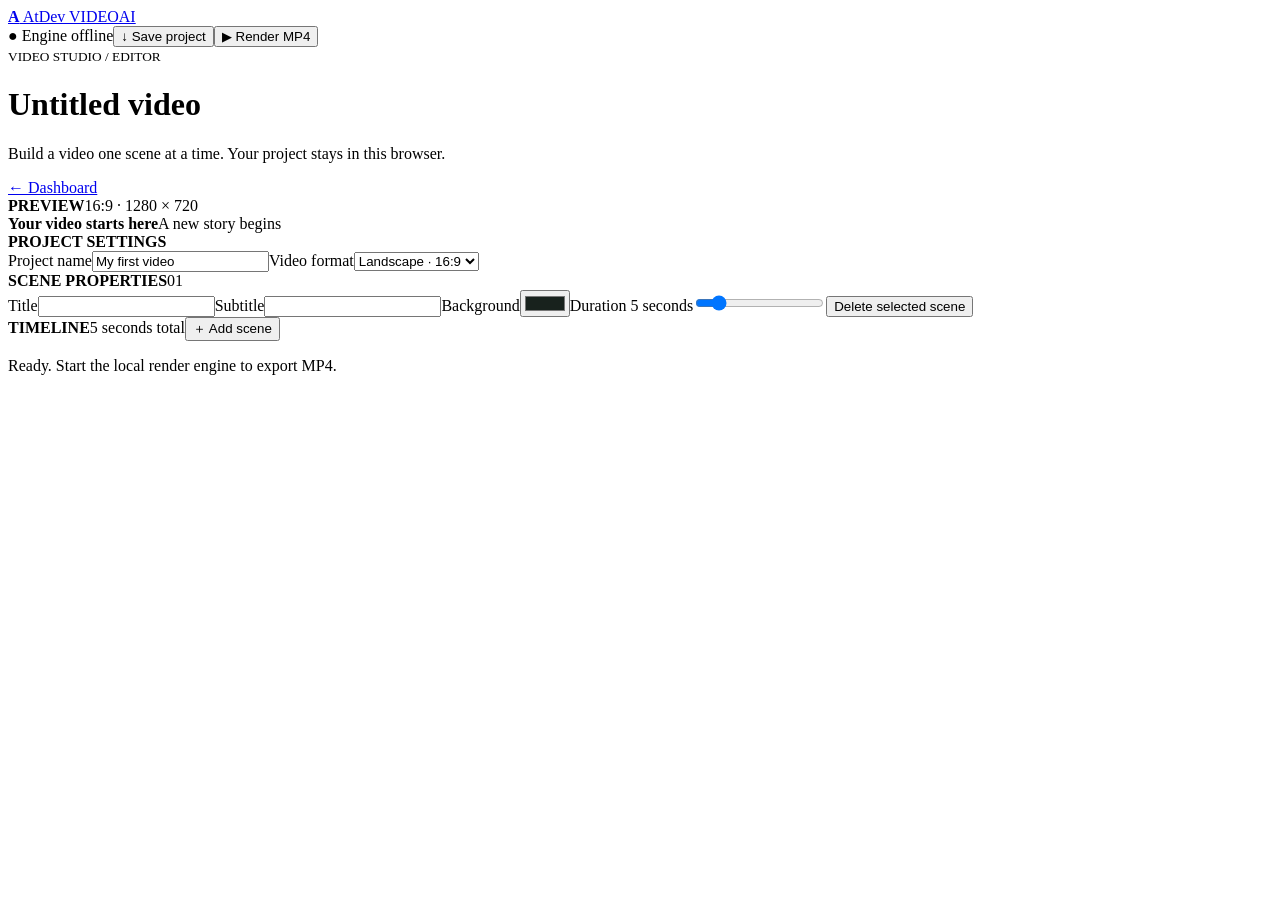
==== editor.html @ 7490994b "feat(studio): add scene-based video editor" ====
<!doctype html>
<html lang="en"><head><meta charset="UTF-8"><meta name="viewport" content="width=device-width,initial-scale=1"><title>Video Editor · AtDev VideoAI</title><link rel="stylesheet" href="editor.css"></head>
<body><header><a href="index.html" class="brand"><b>A</b> AtDev VIDEOAI</a><div class="actions"><span id="engine-status">● Engine offline</span><button id="save">↓ Save project</button><button id="render">▶ Render MP4</button></div></header>
<main><div class="heading"><div><small>VIDEO STUDIO / EDITOR</small><h1 id="project-title">Untitled video</h1><p>Build a video one scene at a time. Your project stays in this browser.</p></div><a href="index.html">← Dashboard</a></div>
<div class="workspace"><section class="panel"><div class="bar"><b>PREVIEW</b><span id="dimensions">16:9 · 1280 × 720</span></div><div class="preview-area"><div id="preview"><strong id="preview-title">Your video starts here</strong><span id="preview-subtitle">A new story begins</span></div></div></section>
<aside class="panel props"><div class="bar"><b>PROJECT SETTINGS</b></div><label>Project name<input id="name" value="My first video" maxlength="70"></label><label>Video format<select id="format"><option value="16:9">Landscape · 16:9</option><option value="9:16">Portrait · 9:16</option><option value="1:1">Square · 1:1</option></select></label><div class="bar"><b>SCENE PROPERTIES</b><span id="scene-number">01</span></div><label>Title<input id="title" maxlength="100"></label><label>Subtitle<input id="subtitle" maxlength="140"></label><label>Background<input id="background" type="color" value="#18221d"></label><label>Duration <span id="duration-label">5 seconds</span><input id="duration" type="range" min="1" max="30" value="5"></label><button id="delete" class="danger">Delete selected scene</button></aside></div>
<section class="panel timeline"><div class="bar"><b>TIMELINE</b><span id="total">5 seconds total</span><button id="add">＋ Add scene</button></div><div id="scenes"></div></section><p id="message">Ready. Start the local render engine to export MP4.</p></main><script src="editor.js"></script></body></html>
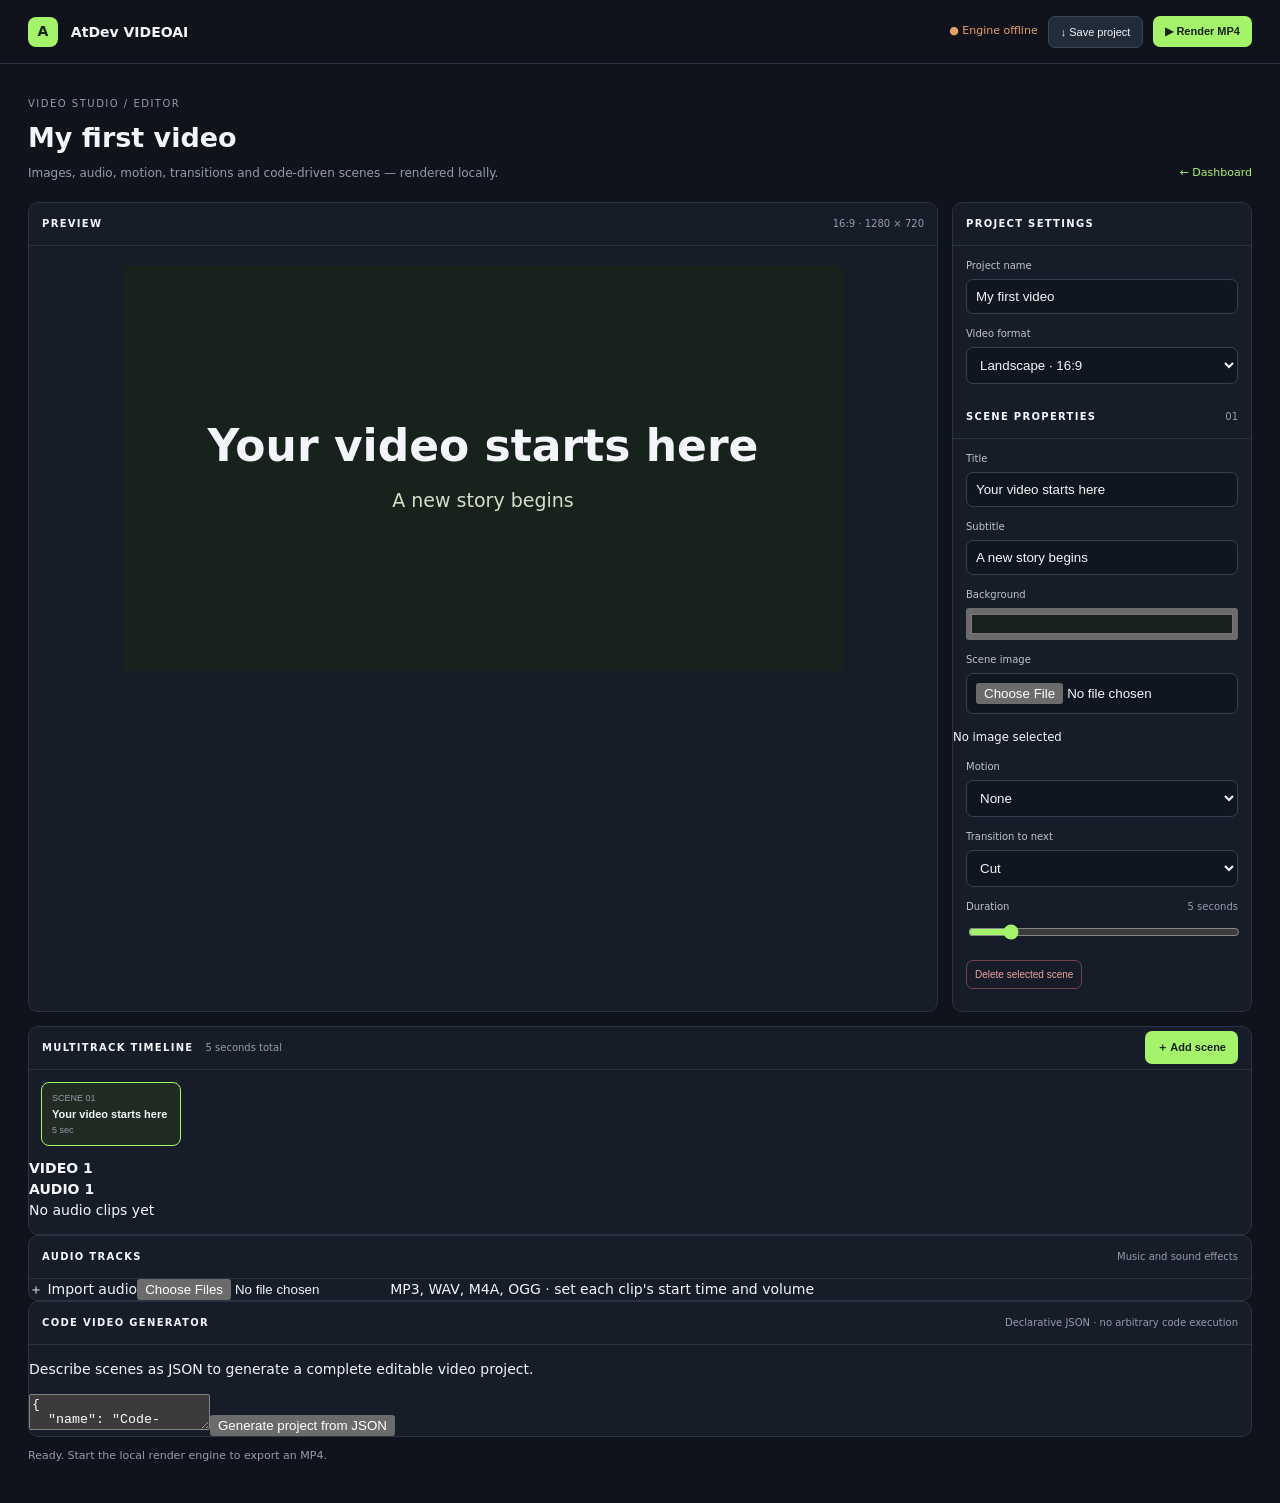
==== commit 18092aef: "feat(editor): add media, audio, tracks and code generator" ====
--- a/editor.html
+++ b/editor.html
@@ -1,7 +1,17 @@
 <!doctype html>
-<html lang="en"><head><meta charset="UTF-8"><meta name="viewport" content="width=device-width,initial-scale=1"><title>Video Editor · AtDev VideoAI</title><link rel="stylesheet" href="editor.css"></head>
+<html lang="en"><head><meta charset="UTF-8"><meta name="viewport" content="width=device-width,initial-scale=1"><meta name="theme-color" content="#10131b"><title>Video Editor · AtDev VideoAI</title><link rel="stylesheet" href="editor.css"></head>
 <body><header><a href="index.html" class="brand"><b>A</b> AtDev VIDEOAI</a><div class="actions"><span id="engine-status">● Engine offline</span><button id="save">↓ Save project</button><button id="render">▶ Render MP4</button></div></header>
-<main><div class="heading"><div><small>VIDEO STUDIO / EDITOR</small><h1 id="project-title">Untitled video</h1><p>Build a video one scene at a time. Your project stays in this browser.</p></div><a href="index.html">← Dashboard</a></div>
-<div class="workspace"><section class="panel"><div class="bar"><b>PREVIEW</b><span id="dimensions">16:9 · 1280 × 720</span></div><div class="preview-area"><div id="preview"><strong id="preview-title">Your video starts here</strong><span id="preview-subtitle">A new story begins</span></div></div></section>
-<aside class="panel props"><div class="bar"><b>PROJECT SETTINGS</b></div><label>Project name<input id="name" value="My first video" maxlength="70"></label><label>Video format<select id="format"><option value="16:9">Landscape · 16:9</option><option value="9:16">Portrait · 9:16</option><option value="1:1">Square · 1:1</option></select></label><div class="bar"><b>SCENE PROPERTIES</b><span id="scene-number">01</span></div><label>Title<input id="title" maxlength="100"></label><label>Subtitle<input id="subtitle" maxlength="140"></label><label>Background<input id="background" type="color" value="#18221d"></label><label>Duration <span id="duration-label">5 seconds</span><input id="duration" type="range" min="1" max="30" value="5"></label><button id="delete" class="danger">Delete selected scene</button></aside></div>
-<section class="panel timeline"><div class="bar"><b>TIMELINE</b><span id="total">5 seconds total</span><button id="add">＋ Add scene</button></div><div id="scenes"></div></section><p id="message">Ready. Start the local render engine to export MP4.</p></main><script src="editor.js"></script></body></html>+<main><div class="heading"><div><small>VIDEO STUDIO / EDITOR</small><h1 id="project-title">Untitled video</h1><p>Images, audio, motion, transitions and code-driven scenes — rendered locally.</p></div><a href="index.html">← Dashboard</a></div>
+<div class="workspace"><section class="panel"><div class="bar"><b>PREVIEW</b><span id="dimensions">16:9 · 1280 × 720</span></div><div class="preview-area"><div id="preview"><img id="preview-image" hidden alt=""><strong id="preview-title">Your video starts here</strong><span id="preview-subtitle">A new story begins</span></div></div></section>
+<aside class="panel props"><div class="bar"><b>PROJECT SETTINGS</b></div><label>Project name<input id="name" value="My first video" maxlength="70"></label><label>Video format<select id="format"><option value="16:9">Landscape · 16:9</option><option value="9:16">Portrait · 9:16</option><option value="1:1">Square · 1:1</option></select></label><div class="bar"><b>SCENE PROPERTIES</b><span id="scene-number">01</span></div><label>Title<input id="title" maxlength="100"></label><label>Subtitle<input id="subtitle" maxlength="140"></label><label>Background<input id="background" type="color" value="#18221d"></label><label>Scene image<input id="image-file" type="file" accept="image/png,image/jpeg,image/webp"></label><small id="image-name" class="hint">No image selected</small><label>Motion<select id="animation"><option value="none">None</option><option value="zoom-in">Slow zoom in</option><option value="zoom-out">Slow zoom out</option><option value="fade-in">Fade in</option></select></label><label>Transition to next<select id="transition"><option value="cut">Cut</option><option value="fade">Crossfade</option></select></label><label>Duration <span id="duration-label">5 seconds</span><input id="duration" type="range" min="1" max="30" value="5"></label><button id="delete" class="danger">Delete selected scene</button></aside></div>
+<section class="panel timeline"><div class="bar"><b>MULTITRACK TIMELINE</b><span id="total">5 seconds total</span><button id="add">＋ Add scene</button></div><div id="scenes"></div><div class="track"><b>VIDEO 1</b><div id="video-track" class="track-lane"></div></div><div class="track"><b>AUDIO 1</b><div id="audio-track" class="track-lane"><span class="empty">No audio clips yet</span></div></div></section>
+<section class="panel audio-panel"><div class="bar"><b>AUDIO TRACKS</b><span>Music and sound effects</span></div><div class="audio-add"><label class="file-button">＋ Import audio<input id="audio-file" type="file" accept="audio/*" multiple></label><span class="hint">MP3, WAV, M4A, OGG · set each clip's start time and volume</span></div><div id="audio-clips"></div></section>
+<section class="panel code-panel"><div class="bar"><b>CODE VIDEO GENERATOR</b><span>Declarative JSON · no arbitrary code execution</span></div><p class="hint">Describe scenes as JSON to generate a complete editable video project.</p><textarea id="code-input" spellcheck="false">{
+  "name": "Code-generated video",
+  "format": "16:9",
+  "scenes": [
+    {"title": "Hello from AtDev", "subtitle": "Generated with code", "background": "#18221d", "duration": 4, "animation": "zoom-in", "transition": "fade"},
+    {"title": "No credits. Just creativity.", "subtitle": "Open-source video tools", "background": "#243047", "duration": 4}
+  ]
+}</textarea><button id="generate-code">Generate project from JSON</button></section>
+<p id="message">Ready. Start the local render engine to export an MP4.</p></main><script src="editor.js"></script></body></html>
--- a/editor.css
+++ b/editor.css
@@ -0,0 +1 @@
+:root{color-scheme:dark;--bg:#10131b;--panel:#171d28;--line:#2a3342;--muted:#929cad;--text:#f3f5fa;--lime:#a5f36b}*{box-sizing:border-box}body{margin:0;background:var(--bg);color:var(--text);font:14px/1.5 Inter,system-ui,sans-serif}header{height:64px;border-bottom:1px solid var(--line);display:flex;align-items:center;justify-content:space-between;padding:0 28px}.brand{color:var(--text);text-decoration:none;font-weight:750}.brand b{display:inline-grid;place-items:center;background:var(--lime);color:#182313;width:30px;height:30px;border-radius:8px;margin-right:8px}.actions{display:flex;align-items:center;gap:10px}.actions span{font-size:11px;color:#e6a06c}.actions button,#add{background:#222b38;border:1px solid #3a4658;color:var(--text);border-radius:7px;padding:9px 12px;font-size:11px;cursor:pointer}.actions #render,#add{background:var(--lime);color:#17220f;border:0;font-weight:700}main{max-width:1300px;margin:auto;padding:28px}.heading{display:flex;justify-content:space-between;align-items:end;margin-bottom:20px}.heading small{color:var(--muted);letter-spacing:.15em;font-size:10px}.heading h1{font-size:27px;margin:5px 0}.heading p{color:var(--muted);font-size:12px;margin:0}.heading a{color:var(--lime);text-decoration:none;font-size:11px}.workspace{display:grid;grid-template-columns:minmax(0,1fr) 300px;gap:14px}.panel{background:var(--panel);border:1px solid var(--line);border-radius:10px;overflow:hidden}.bar{height:43px;padding:0 13px;border-bottom:1px solid var(--line);display:flex;align-items:center;justify-content:space-between}.bar b{font-size:10px;letter-spacing:.13em}.bar span{color:var(--muted);font-size:10px}.preview-area{padding:20px;display:grid;place-items:center;min-height:330px}#preview{width:min(100%,720px);aspect-ratio:16/9;background:#18221d;display:flex;flex-direction:column;justify-content:center;align-items:center;text-align:center;padding:8%;overflow:hidden}#preview strong{font-size:clamp(20px,4vw,44px);line-height:1.1}#preview span{font-size:clamp(11px,1.6vw,19px);color:#d5dec9;margin-top:16px}.props{padding-bottom:14px}.props label{display:block;padding:0 13px;margin:12px 0;color:#bbc4d1;font-size:10px}.props input:not([type=color]):not([type=range]),.props select{display:block;width:100%;margin-top:6px;background:#101620;border:1px solid #354052;border-radius:7px;padding:9px;color:var(--text);font:12px inherit}.props input[type=color]{display:block;width:100%;height:32px;margin-top:6px}.props input[type=range]{display:block;width:100%;accent-color:var(--lime);margin-top:10px}.props label span{float:right;color:var(--muted)}.danger{margin:8px 13px;background:transparent;border:1px solid #70454b;color:#f0a0a0;border-radius:7px;padding:8px;font-size:10px}.timeline{margin-top:14px;padding-bottom:13px}.timeline .bar{gap:12px}.timeline .bar span{margin-right:auto}.timeline .bar button{margin-left:auto}#scenes{display:flex;gap:9px;overflow-x:auto;padding:12px}.scene{min-width:140px;text-align:left;background:#101620;border:1px solid #354052;color:var(--text);border-radius:8px;padding:10px;cursor:pointer}.scene.selected{border-color:var(--lime);background:#202b23}.scene small,.scene em{display:block;color:var(--muted);font-size:9px;font-style:normal}.scene strong{display:block;font-size:11px;margin:5px 0;white-space:nowrap;overflow:hidden;text-overflow:ellipsis}#message{font-size:11px;color:var(--muted)}#message.error{color:#f0a0a0}#message.success{color:var(--lime)}@media(max-width:800px){main{padding:18px 13px}.workspace{grid-template-columns:1fr}.heading{align-items:start;gap:12px;flex-direction:column}.preview-area{min-height:0;padding:10px}.actions span{display:none}header{padding:0 12px}.actions{gap:5px}.actions button{padding:8px}.brand{font-size:12px}}
